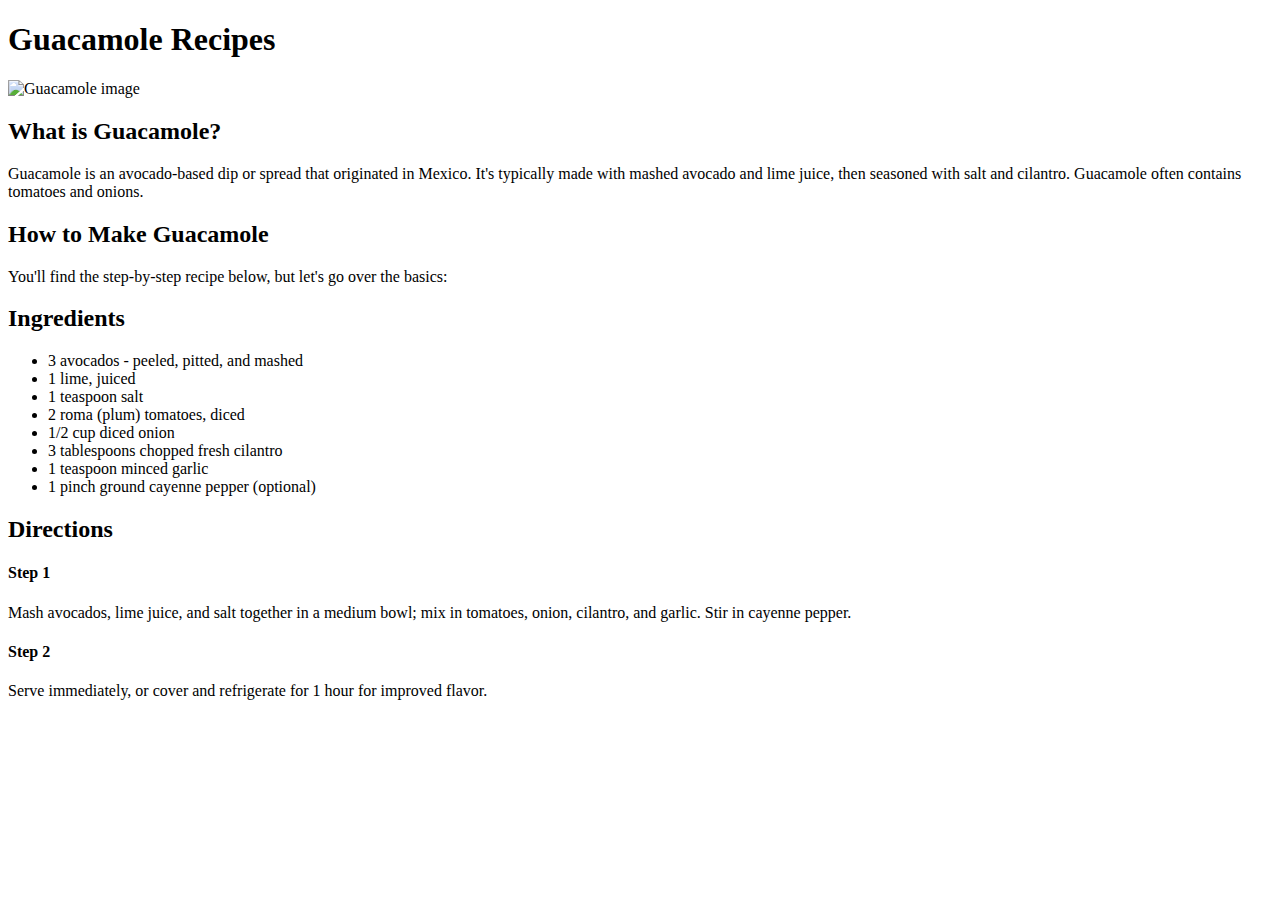
==== recipes/guacamole.html @ 823e6180 "First Commit" ====
<!DOCTYPE html>
<html lang="en">
<head>
  <meta charset="UTF-8">
  <meta name="viewport" content="width=device-width, initial-scale=1.0">
  <title>Guacamole</title>
</head>
<body>
  <h1>Guacamole Recipes</h1>
  <img src="https://www.allrecipes.com/thmb/Xc0CiMlgZcVEhLmYQWldOywi964=/750x0/filters:no_upscale():max_bytes(150000):strip_icc():format(webp)/AR-Guacamole-GuacontheRock-4x3-0fa6504b88294aa5a695815cef1be821.jpg" 
  alt="Guacamole image">
  <h2>What is Guacamole?</h2>
  <p>Guacamole is an avocado-based dip or spread that originated in Mexico. It's typically made with mashed avocado and lime juice, then seasoned with salt and cilantro. Guacamole often contains tomatoes and onions.</p>
  <h2>How to Make Guacamole</h2>
  <p>You'll find the step-by-step recipe below, but let's go over the basics:</p>
  <h2>Ingredients</h2>
  <ul>
    <li>3 avocados - peeled, pitted, and mashed</li>
    <li>1 lime, juiced</li>
    <li>1 teaspoon salt</li>
    <li>2 roma (plum) tomatoes, diced</li>
    <li>1/2 cup diced onion</li>
    <li>3 tablespoons chopped fresh cilantro</li>
    <li>1 teaspoon minced garlic</li>
    <li>1 pinch ground cayenne pepper (optional)</li>
  </ul>
  <h2>Directions</h2>
  <h4>Step 1</h4>
  <p>Mash avocados, lime juice, and salt together in a medium bowl; mix in tomatoes, onion, cilantro, and garlic. Stir in cayenne pepper.</p>
  <h4>Step 2</h4>
  <p>Serve immediately, or cover and refrigerate for 1 hour for improved flavor.</p>
</body>
</html>
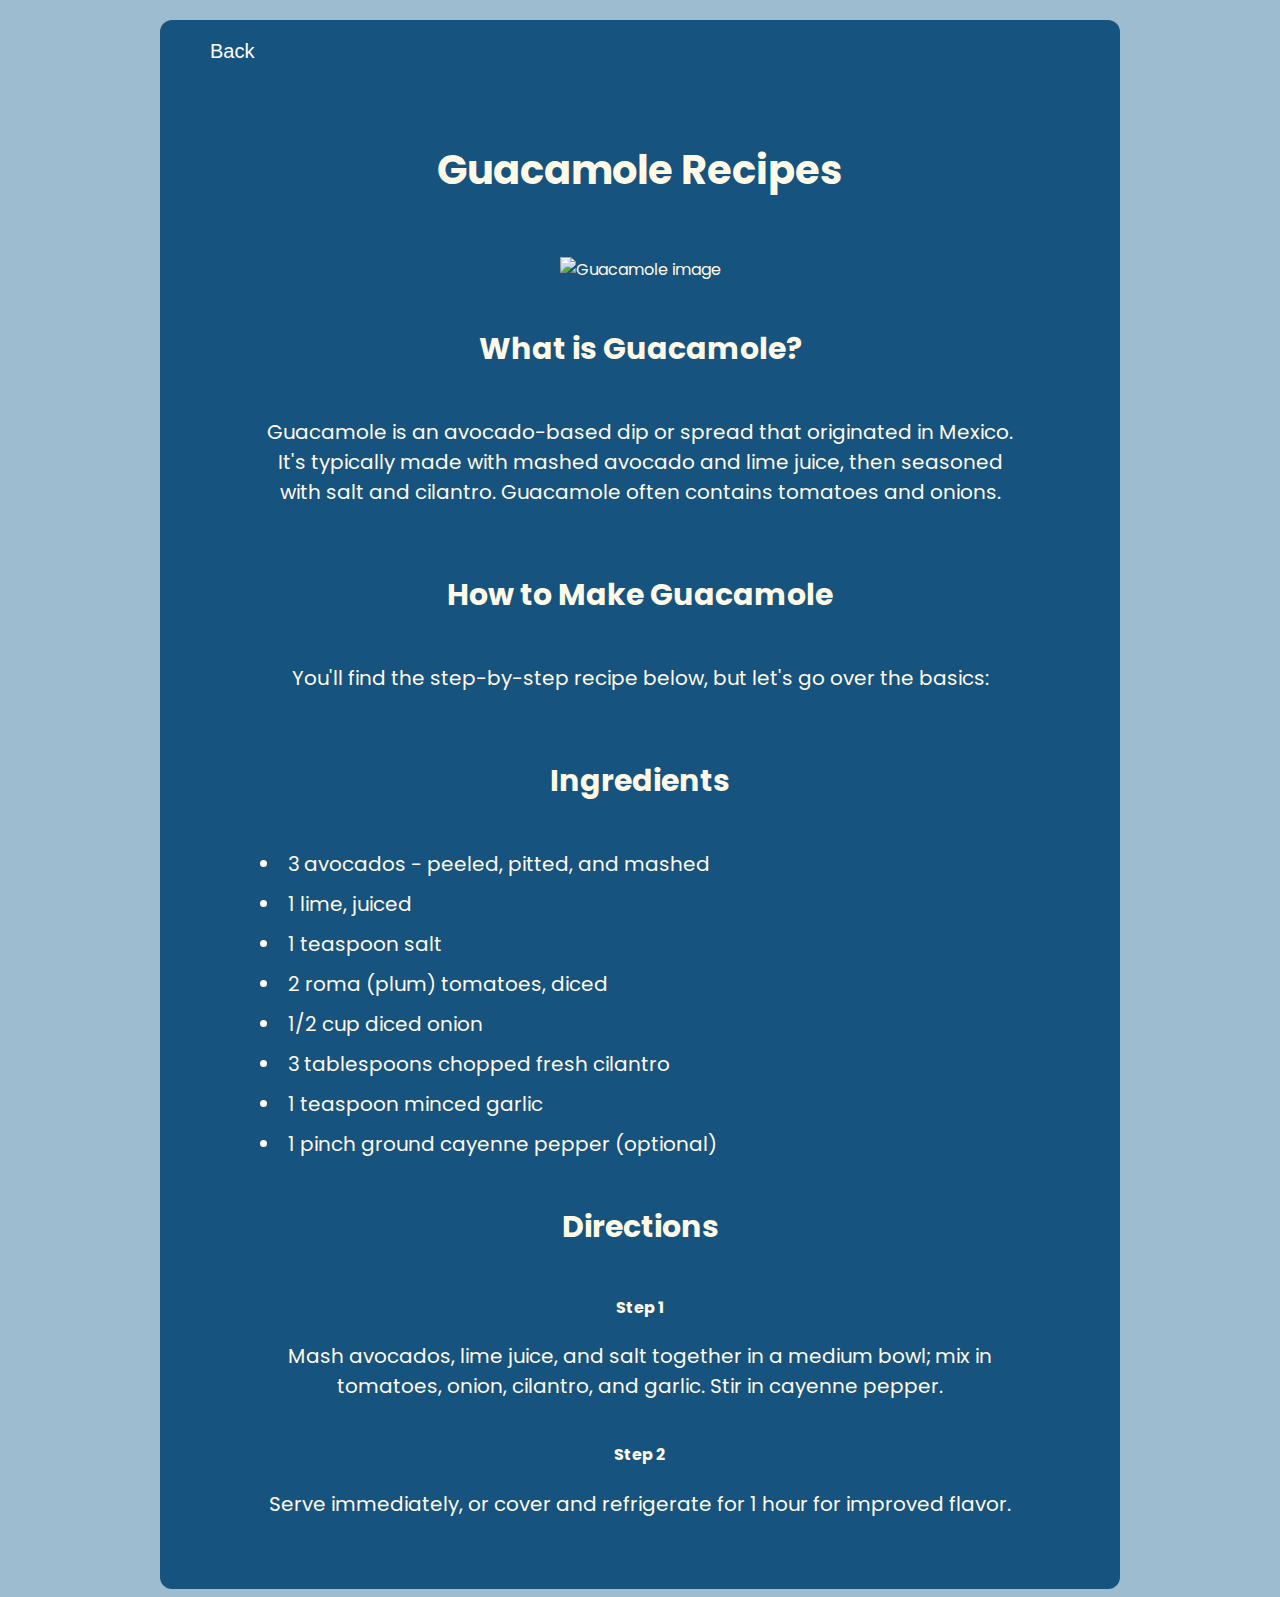
==== commit c8823a86: "Styling" ====
--- a/recipes/guacamole.html
+++ b/recipes/guacamole.html
@@ -4,30 +4,34 @@
   <meta charset="UTF-8">
   <meta name="viewport" content="width=device-width, initial-scale=1.0">
   <title>Guacamole</title>
+  <link rel="stylesheet" href="guacamole.css">
 </head>
 <body>
-  <h1>Guacamole Recipes</h1>
-  <img src="https://www.allrecipes.com/thmb/Xc0CiMlgZcVEhLmYQWldOywi964=/750x0/filters:no_upscale():max_bytes(150000):strip_icc():format(webp)/AR-Guacamole-GuacontheRock-4x3-0fa6504b88294aa5a695815cef1be821.jpg" 
-  alt="Guacamole image">
-  <h2>What is Guacamole?</h2>
-  <p>Guacamole is an avocado-based dip or spread that originated in Mexico. It's typically made with mashed avocado and lime juice, then seasoned with salt and cilantro. Guacamole often contains tomatoes and onions.</p>
-  <h2>How to Make Guacamole</h2>
-  <p>You'll find the step-by-step recipe below, but let's go over the basics:</p>
-  <h2>Ingredients</h2>
-  <ul>
-    <li>3 avocados - peeled, pitted, and mashed</li>
-    <li>1 lime, juiced</li>
-    <li>1 teaspoon salt</li>
-    <li>2 roma (plum) tomatoes, diced</li>
-    <li>1/2 cup diced onion</li>
-    <li>3 tablespoons chopped fresh cilantro</li>
-    <li>1 teaspoon minced garlic</li>
-    <li>1 pinch ground cayenne pepper (optional)</li>
-  </ul>
-  <h2>Directions</h2>
-  <h4>Step 1</h4>
-  <p>Mash avocados, lime juice, and salt together in a medium bowl; mix in tomatoes, onion, cilantro, and garlic. Stir in cayenne pepper.</p>
-  <h4>Step 2</h4>
-  <p>Serve immediately, or cover and refrigerate for 1 hour for improved flavor.</p>
+  <div class="page" id="page">
+    <button class="back"><a href="../index.html">Back</a></button>
+    <h1>Guacamole Recipes</h1>
+    <img src="https://www.allrecipes.com/thmb/Xc0CiMlgZcVEhLmYQWldOywi964=/750x0/filters:no_upscale():max_bytes(150000):strip_icc():format(webp)/AR-Guacamole-GuacontheRock-4x3-0fa6504b88294aa5a695815cef1be821.jpg" 
+    alt="Guacamole image">
+    <h2>What is Guacamole?</h2>
+    <p>Guacamole is an avocado-based dip or spread that originated in Mexico. It's typically made with mashed avocado and lime juice, then seasoned with salt and cilantro. Guacamole often contains tomatoes and onions.</p>
+    <h2>How to Make Guacamole</h2>
+    <p>You'll find the step-by-step recipe below, but let's go over the basics:</p>
+    <h2>Ingredients</h2>
+    <ul>
+      <li>3 avocados - peeled, pitted, and mashed</li>
+      <li>1 lime, juiced</li>
+      <li>1 teaspoon salt</li>
+      <li>2 roma (plum) tomatoes, diced</li>
+      <li>1/2 cup diced onion</li>
+      <li>3 tablespoons chopped fresh cilantro</li>
+      <li>1 teaspoon minced garlic</li>
+      <li>1 pinch ground cayenne pepper (optional)</li>
+    </ul>
+    <h2>Directions</h2>
+    <h4>Step 1</h4>
+    <p>Mash avocados, lime juice, and salt together in a medium bowl; mix in tomatoes, onion, cilantro, and garlic. Stir in cayenne pepper.</p>
+    <h4>Step 2</h4>
+    <p>Serve immediately, or cover and refrigerate for 1 hour for improved flavor.</p>
+  </div>
 </body>
 </html>--- a/recipes/guacamole.css
+++ b/recipes/guacamole.css
@@ -0,0 +1,79 @@
+@import url('https://fonts.googleapis.com/css2?family=Poppins:wght@100;200;300;400;500;600;700;800;900&display=swap');
+
+
+button.back {
+  display: flex;
+  margin: 20px;
+  padding: 20px 30px;
+  font-size: 20px;
+  background-color: #16537e;
+  border-style: none;
+}
+
+a{
+  text-decoration: none;
+  color: white;
+}
+
+a:active {
+  color: antiquewhite;
+}
+
+body{
+  background-color: #9ebccf;
+  color: 	#fff9e7;
+  height: auto;
+  width: auto;
+}
+
+p,h1,h2,li {
+  font-family: 'Poppins', "Times New Roman", sans-serif;
+}
+
+li {
+  list-style-position: inside;
+  text-align: left;
+  padding-left: 60px;
+  padding-right: 60px;
+  margin-bottom: 10px;
+}
+
+p {
+  padding-bottom: 20px;
+  padding-left: 100px;
+  padding-right: 100px;
+  text-align: center;
+  font-size: 20px;
+}
+
+#page {
+  background-color: #16537e;
+  text-align: center;
+  font-family: 'Poppins';
+  border-radius: 12px;
+  width: 60rem;
+  margin-left: auto;
+  margin-right: auto;
+  margin-top: auto;
+  margin-bottom: auto;
+  padding-bottom: 30px;
+}
+
+img {
+  width: 500px;
+  height: 500px;
+}
+
+h1 {
+  padding: 30px;
+  font-size: 40px;
+}
+
+h2 {
+  padding: 20px;
+  font-size: 30px;
+}
+
+li {
+  font-size: 20px;
+}